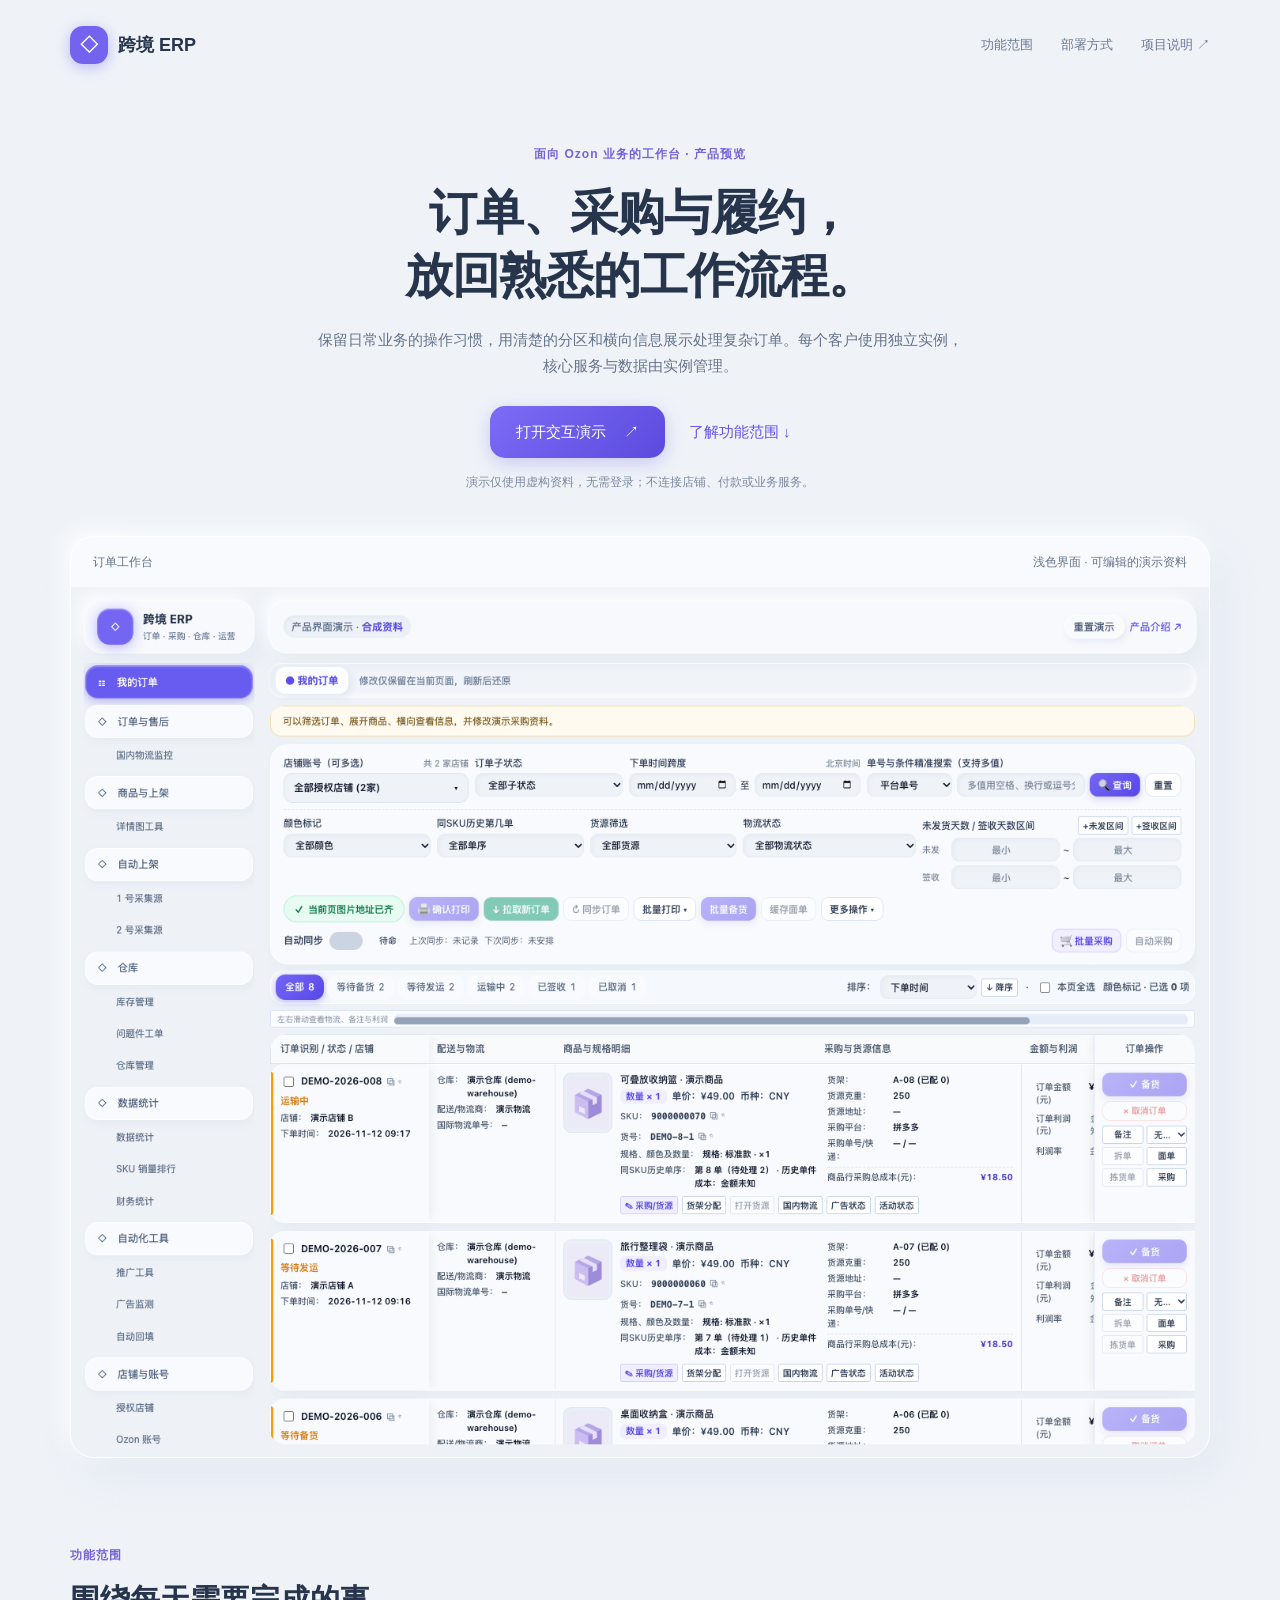
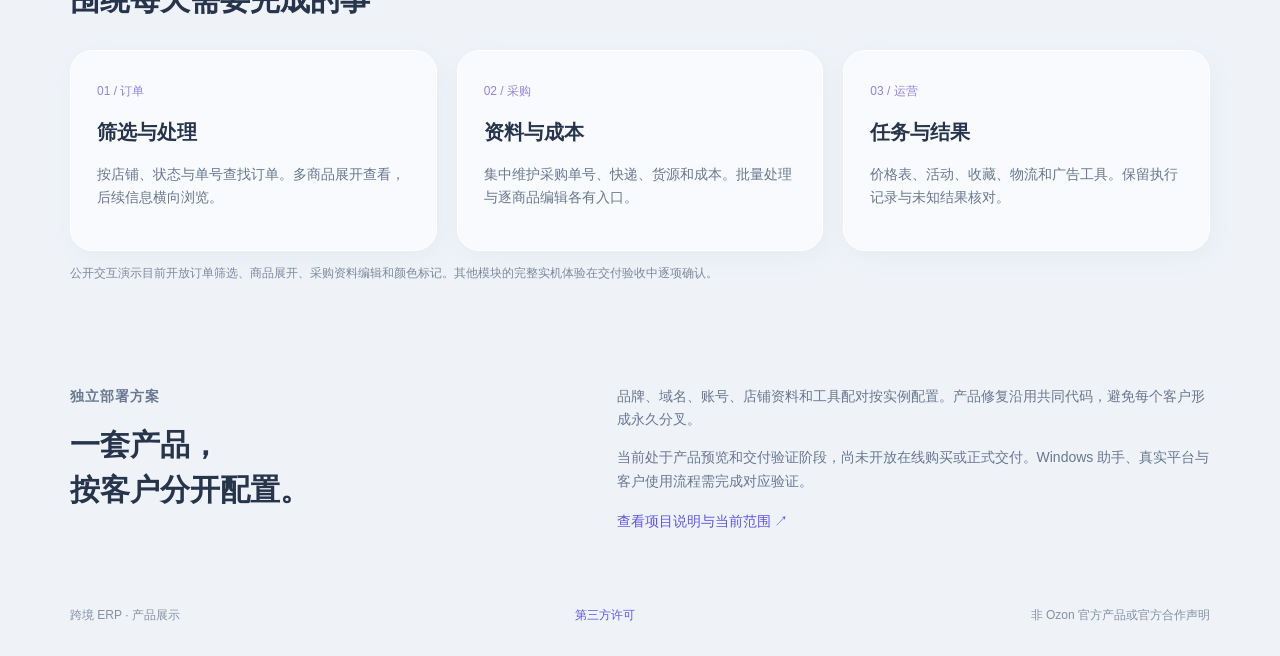
==== docs/index.html @ e81ab37b "Add synthetic product showcase" ====
<!doctype html><html lang="zh-CN"><head><meta charset="utf-8"><meta name="viewport" content="width=device-width, initial-scale=1"><meta name="description" content="跨境 ERP 产品界面与独立部署方案预览：订单、采购、仓库与运营。"><meta http-equiv="Content-Security-Policy" content="default-src 'self'; style-src 'self'; img-src 'self'; connect-src 'none'; object-src 'none'; base-uri 'none'; form-action 'none'"><title>跨境 ERP · 产品预览</title><link rel="stylesheet" href="./site.css"></head><body><header><a class="brand" href="./"><b>◇</b> 跨境 ERP</a><nav><a href="#scope">功能范围</a><a href="#delivery">部署方式</a><a href="https://github.com/2529437553/ozon-erp-showcase">项目说明 ↗</a></nav></header><main><section class="hero"><p class="eyebrow">面向 Ozon 业务的工作台 · 产品预览</p><h1>订单、采购与履约，<br>放回熟悉的工作流程。</h1><p class="lead">保留日常业务的操作习惯，用清楚的分区和横向信息展示处理复杂订单。每个客户使用独立实例，核心服务与数据由实例管理。</p><div class="actions"><a class="primary" href="./demo.html">打开交互演示 <span>↗</span></a><a href="#scope">了解功能范围 ↓</a></div><p class="caption">演示仅使用虚构资料，无需登录；不连接店铺、付款或业务服务。</p></section><section class="preview"><div class="preview-top"><span>订单工作台</span><span>浅色界面 · 可编辑的演示资料</span></div><a href="./demo.html"><img src="./preview.png" alt="订单演示工作台：浅灰蓝背景、紫色操作按钮及可横向浏览的订单信息"></a></section><section id="scope"><p class="eyebrow">功能范围</p><h2>围绕每天需要完成的事</h2><div class="cards"><article><span>01 / 订单</span><h3>筛选与处理</h3><p>按店铺、状态与单号查找订单。多商品展开查看，后续信息横向浏览。</p></article><article><span>02 / 采购</span><h3>资料与成本</h3><p>集中维护采购单号、快递、货源和成本。批量处理与逐商品编辑各有入口。</p></article><article><span>03 / 运营</span><h3>任务与结果</h3><p>价格表、活动、收藏、物流和广告工具。保留执行记录与未知结果核对。</p></article></div><p class="caption">公开交互演示目前开放订单筛选、商品展开、采购资料编辑和颜色标记。其他模块的完整实机体验在交付验收中逐项确认。</p></section><section id="delivery" class="delivery"><div><p class="eyebrow">独立部署方案</p><h2>一套产品，<br>按客户分开配置。</h2></div><div><p>品牌、域名、账号、店铺资料和工具配对按实例配置。产品修复沿用共同代码，避免每个客户形成永久分叉。</p><p>当前处于产品预览和交付验证阶段，尚未开放在线购买或正式交付。Windows 助手、真实平台与客户使用流程需完成对应验证。</p><a href="https://github.com/2529437553/ozon-erp-showcase">查看项目说明与当前范围 ↗</a></div></section></main><footer><span>跨境 ERP · 产品展示</span><a href="./THIRD-PARTY-NOTICES.txt">第三方许可</a><span>非 Ozon 官方产品或官方合作声明</span></footer></body></html>
---- docs/site.css ----
*{box-sizing:border-box}html{scroll-behavior:smooth}body{margin:0;background:#eff3f8;color:#26344c;font:15px/1.7 -apple-system,BlinkMacSystemFont,'Segoe UI','PingFang SC',sans-serif}a{color:#6552e7;text-decoration:none}header,main,footer{max-width:1180px;margin:auto}header{display:flex;justify-content:space-between;align-items:center;padding:26px 20px}.brand{font-size:18px;font-weight:700;color:#26344c;display:flex;align-items:center;gap:10px}.brand b{width:38px;height:38px;display:grid;place-items:center;color:white;background:#7363ef;border-radius:13px;box-shadow:0 3px 14px #786cf770}nav{display:flex;gap:28px;font-size:13px}nav a{color:#697992}.hero{text-align:center;max-width:800px;margin:54px auto 44px;padding:0 20px}.eyebrow{font-size:12px;color:#7664d7;letter-spacing:1px;font-weight:600}h1{font-size:48px;line-height:1.3;letter-spacing:-1px;margin:18px 0;color:#26344c}h2{font-size:30px;line-height:1.5;margin:9px 0 28px}.lead{max-width:650px;margin:20px auto;color:#65748b}.actions{display:flex;justify-content:center;align-items:center;gap:24px;margin:28px 0 14px}.primary{background:linear-gradient(135deg,#7c6cf6,#5b4ade);color:white;padding:13px 26px;border-radius:15px;box-shadow:0 5px 18px #7566e54d}.primary span{margin-left:14px}.caption{font-size:12px;color:#7b899e}.preview{margin:0 20px;background:#f8fafd;border:1px solid white;border-radius:24px;overflow:hidden;box-shadow:12px 18px 40px #dce3ee99,-5px -5px 22px white}.preview-top{display:flex;justify-content:space-between;padding:15px 22px;font-size:12px;color:#65748b}.preview img{display:block;width:100%;height:auto}section[id]{padding:75px 20px 0;scroll-margin-top:20px}.cards{display:grid;grid-template-columns:repeat(3,1fr);gap:20px}.cards article{background:#f8fafd;border:1px solid white;border-radius:22px;padding:26px;box-shadow:4px 8px 20px #dce3ee66}.cards span{font-size:12px;color:#9382dc}.cards h3{font-size:20px;margin:12px 0}.cards p,.delivery p{color:#687890;font-size:14px}.delivery{display:grid;grid-template-columns:1fr 1.3fr;gap:90px}.delivery a{font-size:14px}footer{display:flex;justify-content:space-between;gap:18px;flex-wrap:wrap;padding:65px 20px 30px;color:#8391a5;font-size:12px}a:focus-visible{outline:2px solid #6552e7;outline-offset:5px}@media(max-width:760px){header{gap:16px;flex-wrap:wrap}nav{gap:18px}h1{font-size:33px}.hero{margin-top:25px}.cards,.delivery{grid-template-columns:1fr;gap:18px}.delivery h2 br{display:none}section[id]{padding-top:45px}.preview-top span:last-child{display:none}.actions{gap:16px}.primary{padding:12px 18px}}
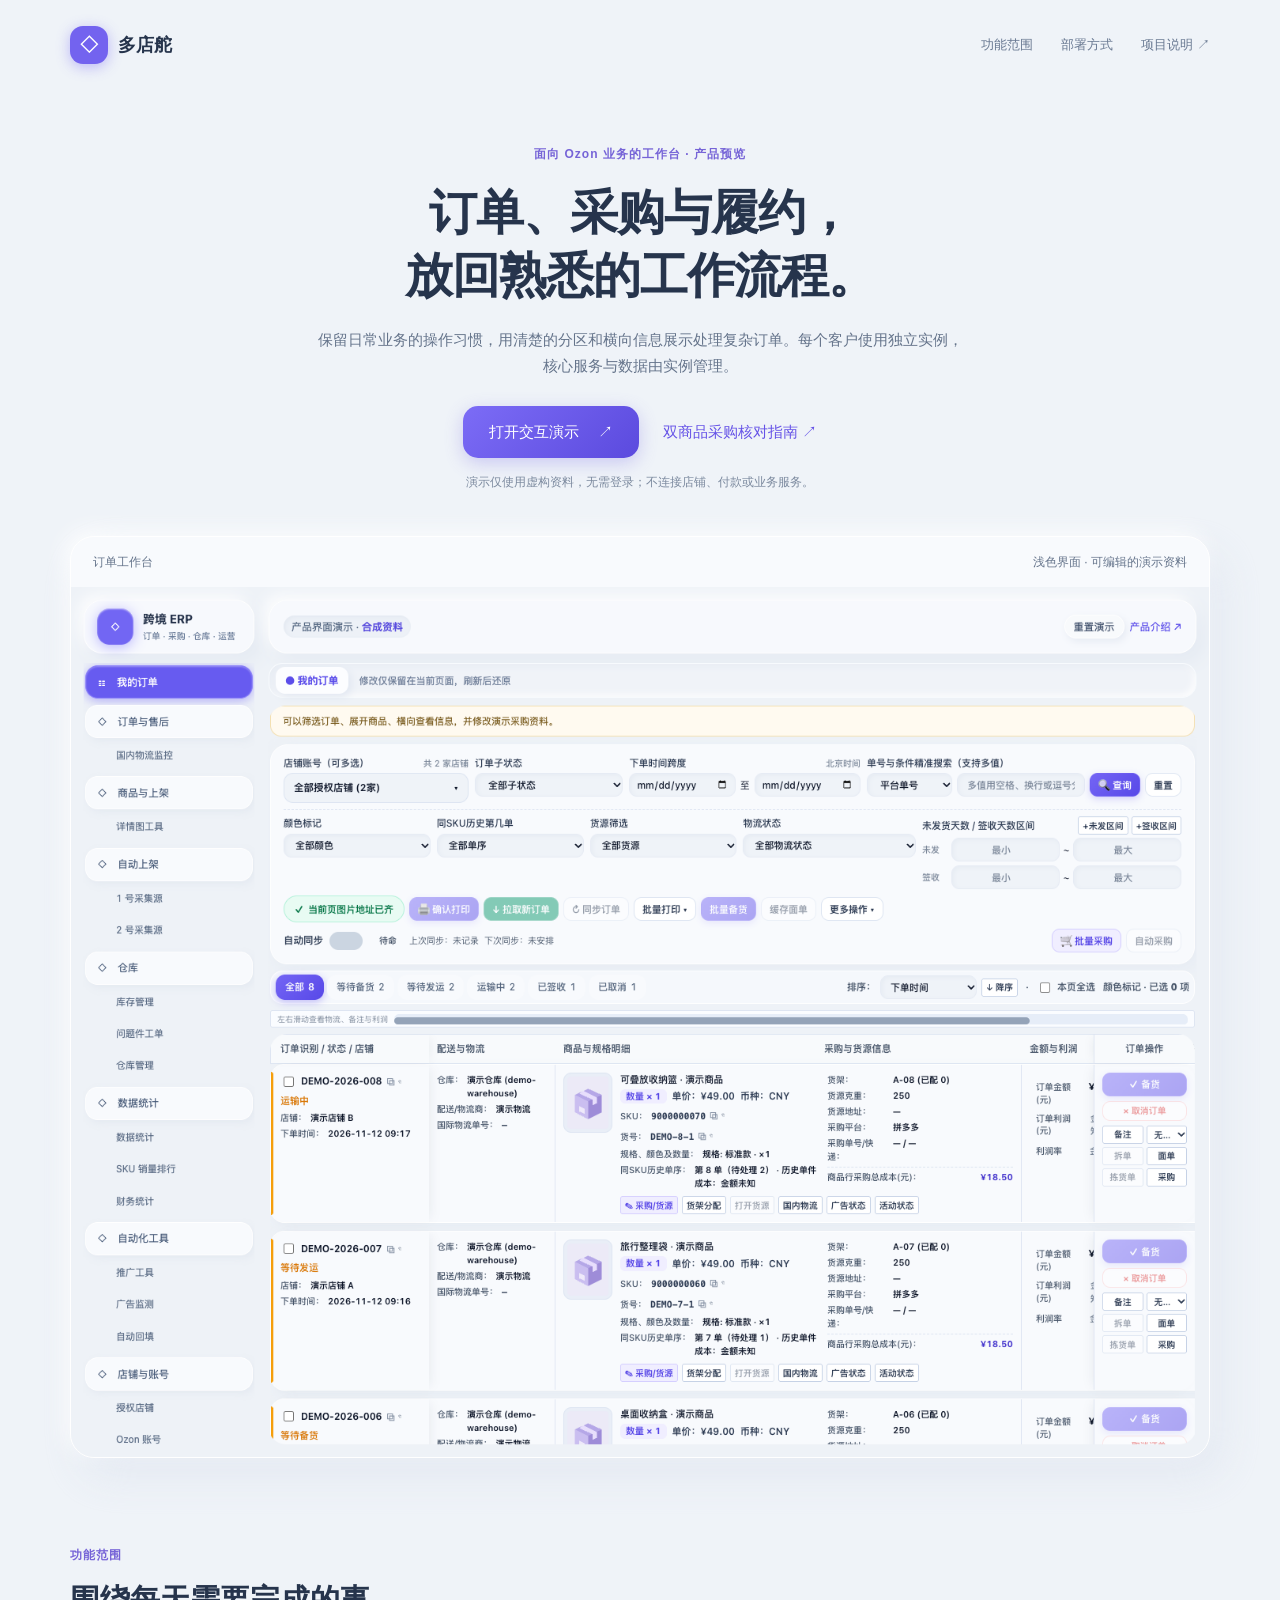
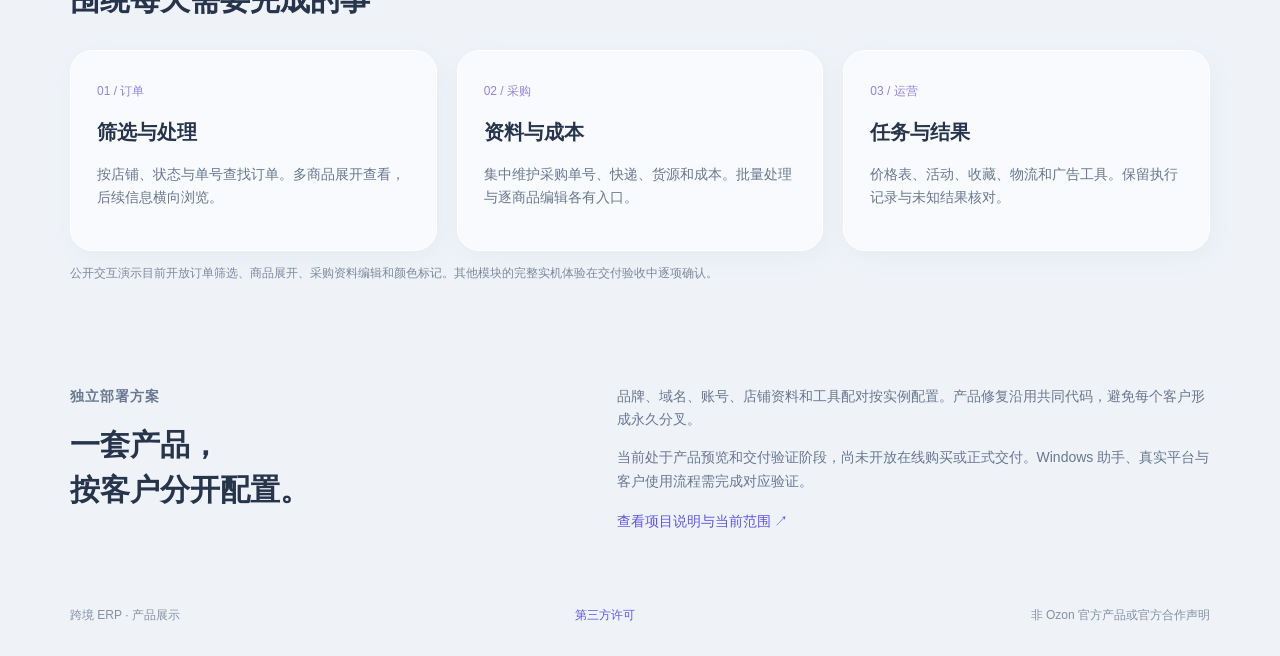
==== commit ec2bcbd3: "Link the published purchasing guide from the MultiHelm showcase" ====
--- a/docs/index.html
+++ b/docs/index.html
@@ -1 +1 @@
-<!doctype html><html lang="zh-CN"><head><meta charset="utf-8"><meta name="viewport" content="width=device-width, initial-scale=1"><meta name="description" content="跨境 ERP 产品界面与独立部署方案预览：订单、采购、仓库与运营。"><meta http-equiv="Content-Security-Policy" content="default-src 'self'; style-src 'self'; img-src 'self'; connect-src 'none'; object-src 'none'; base-uri 'none'; form-action 'none'"><title>跨境 ERP · 产品预览</title><link rel="stylesheet" href="./site.css"></head><body><header><a class="brand" href="./"><b>◇</b> 跨境 ERP</a><nav><a href="#scope">功能范围</a><a href="#delivery">部署方式</a><a href="https://github.com/2529437553/ozon-erp-showcase">项目说明 ↗</a></nav></header><main><section class="hero"><p class="eyebrow">面向 Ozon 业务的工作台 · 产品预览</p><h1>订单、采购与履约，<br>放回熟悉的工作流程。</h1><p class="lead">保留日常业务的操作习惯，用清楚的分区和横向信息展示处理复杂订单。每个客户使用独立实例，核心服务与数据由实例管理。</p><div class="actions"><a class="primary" href="./demo.html">打开交互演示 <span>↗</span></a><a href="#scope">了解功能范围 ↓</a></div><p class="caption">演示仅使用虚构资料，无需登录；不连接店铺、付款或业务服务。</p></section><section class="preview"><div class="preview-top"><span>订单工作台</span><span>浅色界面 · 可编辑的演示资料</span></div><a href="./demo.html"><img src="./preview.png" alt="订单演示工作台：浅灰蓝背景、紫色操作按钮及可横向浏览的订单信息"></a></section><section id="scope"><p class="eyebrow">功能范围</p><h2>围绕每天需要完成的事</h2><div class="cards"><article><span>01 / 订单</span><h3>筛选与处理</h3><p>按店铺、状态与单号查找订单。多商品展开查看，后续信息横向浏览。</p></article><article><span>02 / 采购</span><h3>资料与成本</h3><p>集中维护采购单号、快递、货源和成本。批量处理与逐商品编辑各有入口。</p></article><article><span>03 / 运营</span><h3>任务与结果</h3><p>价格表、活动、收藏、物流和广告工具。保留执行记录与未知结果核对。</p></article></div><p class="caption">公开交互演示目前开放订单筛选、商品展开、采购资料编辑和颜色标记。其他模块的完整实机体验在交付验收中逐项确认。</p></section><section id="delivery" class="delivery"><div><p class="eyebrow">独立部署方案</p><h2>一套产品，<br>按客户分开配置。</h2></div><div><p>品牌、域名、账号、店铺资料和工具配对按实例配置。产品修复沿用共同代码，避免每个客户形成永久分叉。</p><p>当前处于产品预览和交付验证阶段，尚未开放在线购买或正式交付。Windows 助手、真实平台与客户使用流程需完成对应验证。</p><a href="https://github.com/2529437553/ozon-erp-showcase">查看项目说明与当前范围 ↗</a></div></section></main><footer><span>跨境 ERP · 产品展示</span><a href="./THIRD-PARTY-NOTICES.txt">第三方许可</a><span>非 Ozon 官方产品或官方合作声明</span></footer></body></html>
+<!doctype html><html lang="zh-CN"><head><meta charset="utf-8"><meta name="viewport" content="width=device-width, initial-scale=1"><meta name="description" content="跨境 ERP 产品界面与独立部署方案预览：订单、采购、仓库与运营。"><meta http-equiv="Content-Security-Policy" content="default-src 'self'; style-src 'self'; img-src 'self'; connect-src 'none'; object-src 'none'; base-uri 'none'; form-action 'none'"><title>多店舵 MultiHelm · Ozon 订单工作台演示</title><link rel="stylesheet" href="./site.css"></head><body><header><a class="brand" href="./"><b>◇</b> 多店舵</a><nav><a href="#scope">功能范围</a><a href="#delivery">部署方式</a><a href="https://github.com/2529437553/ozon-erp-showcase">项目说明 ↗</a></nav></header><main><section class="hero"><p class="eyebrow">面向 Ozon 业务的工作台 · 产品预览</p><h1>订单、采购与履约，<br>放回熟悉的工作流程。</h1><p class="lead">保留日常业务的操作习惯，用清楚的分区和横向信息展示处理复杂订单。每个客户使用独立实例，核心服务与数据由实例管理。</p><div class="actions"><a class="primary" href="./demo.html">打开交互演示 <span>↗</span></a><a href="https://multihelm.vetted-sourcing.com/guides/order-purchase-check/">双商品采购核对指南 ↗</a></div><p class="caption">演示仅使用虚构资料，无需登录；不连接店铺、付款或业务服务。</p></section><section class="preview"><div class="preview-top"><span>订单工作台</span><span>浅色界面 · 可编辑的演示资料</span></div><a href="./demo.html"><img src="./preview.png" alt="订单演示工作台：浅灰蓝背景、紫色操作按钮及可横向浏览的订单信息"></a></section><section id="scope"><p class="eyebrow">功能范围</p><h2>围绕每天需要完成的事</h2><div class="cards"><article><span>01 / 订单</span><h3>筛选与处理</h3><p>按店铺、状态与单号查找订单。多商品展开查看，后续信息横向浏览。</p></article><article><span>02 / 采购</span><h3>资料与成本</h3><p>集中维护采购单号、快递、货源和成本。批量处理与逐商品编辑各有入口。</p></article><article><span>03 / 运营</span><h3>任务与结果</h3><p>价格表、活动、收藏、物流和广告工具。保留执行记录与未知结果核对。</p></article></div><p class="caption">公开交互演示目前开放订单筛选、商品展开、采购资料编辑和颜色标记。其他模块的完整实机体验在交付验收中逐项确认。</p></section><section id="delivery" class="delivery"><div><p class="eyebrow">独立部署方案</p><h2>一套产品，<br>按客户分开配置。</h2></div><div><p>品牌、域名、账号、店铺资料和工具配对按实例配置。产品修复沿用共同代码，避免每个客户形成永久分叉。</p><p>当前处于产品预览和交付验证阶段，尚未开放在线购买或正式交付。Windows 助手、真实平台与客户使用流程需完成对应验证。</p><a href="https://github.com/2529437553/ozon-erp-showcase">查看项目说明与当前范围 ↗</a></div></section></main><footer><span>跨境 ERP · 产品展示</span><a href="./THIRD-PARTY-NOTICES.txt">第三方许可</a><span>非 Ozon 官方产品或官方合作声明</span></footer></body></html>
